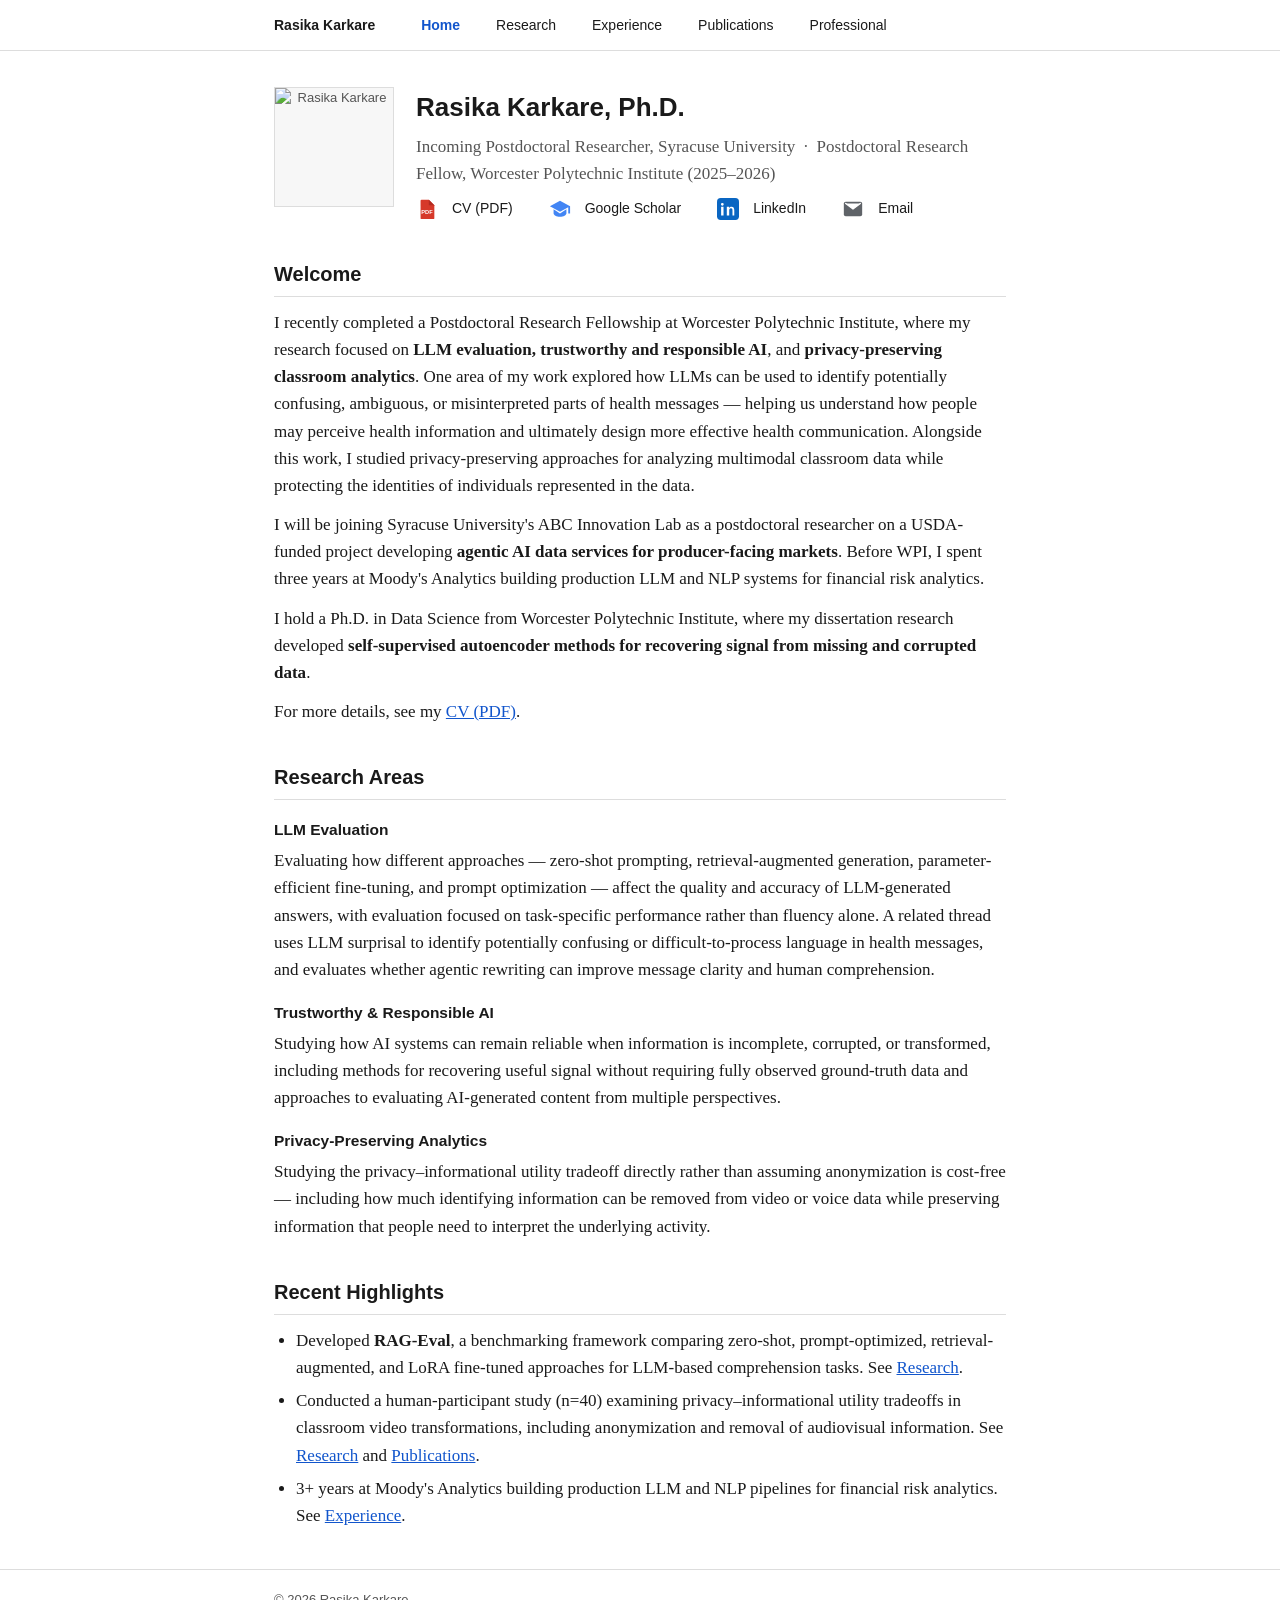
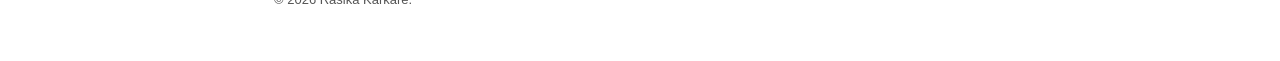
==== index.html @ 6c9d6934 "Add files via upload" ====
<!DOCTYPE html>
<html lang="en">
<head>
<meta charset="UTF-8">
<meta name="viewport" content="width=device-width, initial-scale=1">
<title>Rasika Karkare, Ph.D.</title>
<meta name="description" content="Rasika Karkare, Ph.D. — Machine learning engineer and researcher focused on LLM evaluation, responsible AI, and privacy-preserving analytics.">
<link rel="stylesheet" href="style.css">
</head>
<body>

<nav>
  <div class="wrap">
    <a class="site-name" href="index.html">Rasika Karkare</a>
    <a href="index.html" class="active">Home</a>
    <a href="research.html">Research</a>
    <a href="experience.html">Experience</a>
    <a href="publications.html">Publications</a>
    <a href="professional.html">Professional</a>
  </div>
</nav>

<header class="top">
  <div class="wrap">
    <div class="id-row">
      <img src="assets/headshot.jpg" alt="Rasika Karkare" class="photo-placeholder" style="object-fit:cover;">
      <div class="id-text">
        <h1>Rasika Karkare, Ph.D.</h1>
        <p style="color:var(--muted); margin-bottom:2px;">Incoming Postdoctoral Researcher, Syracuse University &nbsp;&middot;&nbsp; Postdoctoral Research Fellow, Worcester Polytechnic Institute (2025&ndash;2026)</p>
        <ul class="quicklinks icon-links">
          <li>
            <a href="Rasika_Karkare_CV.pdf">
              <svg viewBox="0 0 24 24" width="22" height="22" aria-hidden="true"><path fill="#D6392A" d="M6 2h8l6 6v14a1 1 0 0 1-1 1H6a1 1 0 0 1-1-1V3a1 1 0 0 1 1-1z"/><path fill="#B32B20" d="M14 2v6h6z"/><text x="12" y="17.5" text-anchor="middle" font-family="Arial" font-size="6.2" font-weight="700" fill="#fff">PDF</text></svg>
              <span>CV (PDF)</span>
            </a>
          </li>
          <li>
            <a href="https://scholar.google.com/citations?user=IUFGIuwAAAAJ" target="_blank" rel="noopener">
              <svg viewBox="0 0 24 24" width="22" height="22" aria-hidden="true"><path fill="#4285F4" d="M12 3 1 9l11 6 9-4.91V17h2V9L12 3z"/><path fill="#4285F4" d="M5 12.18v4.7c0 1.5 3.13 3.62 7 3.62s7-2.12 7-3.62v-4.7L12 17 5 12.18z"/></svg>
              <span>Google Scholar</span>
            </a>
          </li>
          <li>
            <a href="https://www.linkedin.com/in/rasika-karkare-ph-d-683443198/" target="_blank" rel="noopener">
              <svg viewBox="0 0 24 24" width="22" height="22" aria-hidden="true"><rect width="24" height="24" rx="4" fill="#0A66C2"/><path fill="#fff" d="M7.12 9.5H4.5V19h2.62V9.5zM5.81 8.36a1.52 1.52 0 1 0 0-3.04 1.52 1.52 0 0 0 0 3.04zM19.5 19h-2.61v-4.98c0-1.19-.02-2.72-1.65-2.72-1.66 0-1.92 1.3-1.92 2.63V19H10.7V9.5h2.51v1.3h.04c.35-.66 1.2-1.36 2.47-1.36 2.64 0 3.13 1.74 3.13 4V19z"/></svg>
              <span>LinkedIn</span>
            </a>
          </li>
          <li>
            <a href="mailto:rskarkare@wpi.edu">
              <svg viewBox="0 0 24 24" width="22" height="22" aria-hidden="true"><rect x="2" y="4" width="20" height="16" rx="2" fill="#5F6368"/><path fill="#fff" d="M4 6l8 6 8-6" stroke="#fff" stroke-width="1.4" fill="none" stroke-linecap="round" stroke-linejoin="round"/></svg>
              <span>Email</span>
            </a>
          </li>
        </ul>
      </div>
    </div>
  </div>
</header>

<div class="wrap">
  <h2>Welcome</h2>
  <p style="margin-top:0;">I recently completed a Postdoctoral Research Fellowship at Worcester Polytechnic
    Institute, where my research focused on <strong>LLM evaluation, trustworthy and responsible AI</strong>, and
    <strong>privacy-preserving classroom analytics</strong>. One area of my work explored how LLMs can be used to
    identify potentially confusing, ambiguous, or misinterpreted parts of health messages &mdash; helping
    us understand how people may perceive health information and ultimately design more effective health
    communication. Alongside this work, I studied privacy-preserving approaches for analyzing multimodal
    classroom data while protecting the identities of individuals represented in the data.</p>

  <p>I will be joining Syracuse University's ABC Innovation Lab as a postdoctoral researcher on a USDA-funded
    project developing <strong>agentic AI data services for producer-facing markets</strong>. Before WPI, I spent
    three years at Moody's Analytics building production LLM and NLP systems for financial risk analytics.</p>

  <p>I hold a Ph.D. in Data Science from Worcester Polytechnic Institute, where my dissertation research developed
    <strong>self-supervised autoencoder methods for recovering signal from missing and corrupted data</strong>.</p>

  <p>For more details, see my <a href="Rasika_Karkare_CV.pdf">CV (PDF)</a>.</p>

  <h2>Research Areas</h2>

  <h4>LLM Evaluation</h4>
  <p>Evaluating how different approaches &mdash; zero-shot prompting, retrieval-augmented generation,
    parameter-efficient fine-tuning, and prompt optimization &mdash; affect the quality and accuracy of
    LLM-generated answers, with evaluation focused on task-specific performance rather than fluency alone. A
    related thread uses LLM surprisal to identify potentially confusing or difficult-to-process language in
    health messages, and evaluates whether agentic rewriting can improve message clarity and human comprehension.</p>

  <h4>Trustworthy &amp; Responsible AI</h4>
  <p>Studying how AI systems can remain reliable when information is incomplete, corrupted, or transformed,
    including methods for recovering useful signal without requiring fully observed ground-truth data and
    approaches to evaluating AI-generated content from multiple perspectives.</p>

  <h4>Privacy-Preserving Analytics</h4>
  <p>Studying the privacy&ndash;informational utility tradeoff directly rather than assuming anonymization is
    cost-free &mdash; including how much identifying information can be removed from video or voice data while
    preserving information that people need to interpret the underlying activity.</p>

  <h2>Recent Highlights</h2>
  <ul>
    <li>Developed <strong>RAG-Eval</strong>, a benchmarking framework comparing zero-shot, prompt-optimized,
      retrieval-augmented, and LoRA fine-tuned approaches for LLM-based comprehension tasks. See
      <a href="research.html">Research</a>.</li>
    <li>Conducted a human-participant study (n=40) examining privacy&ndash;informational utility tradeoffs in
      classroom video transformations, including anonymization and removal of audiovisual information. See
      <a href="research.html">Research</a> and <a href="publications.html">Publications</a>.</li>
    <li>3+ years at Moody's Analytics building production LLM and NLP pipelines for financial risk analytics. See
      <a href="experience.html">Experience</a>.</li>
  </ul>
</div>

<footer>
  <div class="wrap">&copy; 2026 Rasika Karkare.</div>
</footer>

</body>
</html>
---- style.css ----
:root {
  --text: #1a1a1a;
  --muted: #555;
  --link: #1155cc;
  --rule: #ddd;
  --bg: #ffffff;
  --bg-alt: #f7f7f7;
}
* { box-sizing: border-box; }
body {
  margin: 0;
  background: var(--bg);
  color: var(--text);
  font-family: Georgia, 'Times New Roman', serif;
  font-size: 17px;
  line-height: 1.6;
}
.wrap { max-width: 780px; margin: 0 auto; padding: 0 24px; }
a { color: var(--link); }
h1, h2, h3, h4 {
  font-family: Arial, Helvetica, sans-serif;
  font-weight: 700;
  color: var(--text);
}
h1 { font-size: 26px; margin: 0 0 4px; }
h2 { font-size: 20px; margin: 36px 0 12px; padding-bottom: 6px; border-bottom: 1px solid var(--rule); }
h2:first-of-type { margin-top: 30px; }
h3 { font-size: 16px; margin: 20px 0 4px; }
h4 { font-size: 15.5px; margin: 18px 0 4px; }
p { margin: 0 0 12px; }
ul { margin: 0 0 12px; padding-left: 22px; }
li { margin-bottom: 6px; }

nav {
  border-bottom: 1px solid var(--rule);
  padding: 14px 0;
  font-family: Arial, Helvetica, sans-serif;
  font-size: 14px;
}
nav .wrap { display: flex; flex-wrap: wrap; gap: 4px 18px; align-items: center; }
nav a { color: var(--text); text-decoration: none; margin-right: 18px; }
nav a:last-child { margin-right: 0; }
nav a:hover { color: var(--link); text-decoration: underline; }
nav a.active { color: var(--link); font-weight: 700; }
nav .site-name { font-weight: 700; margin-right: 28px; }

header.top { padding: 36px 0 8px; }
.id-row { display: flex; gap: 22px; align-items: flex-start; flex-wrap: wrap; }
.photo-placeholder {
  width: 120px; height: 120px; flex: none; background: var(--bg-alt);
  border: 1px solid var(--rule); display: flex; align-items: center; justify-content: center;
  font-family: Arial, sans-serif; font-size: 13px; color: var(--muted); text-align: center;
}
.id-text { flex: 1; min-width: 260px; }
.quicklinks { font-family: Arial, Helvetica, sans-serif; font-size: 14px; margin: 8px 0 0; padding: 0; list-style: none; }
.quicklinks li { display: inline; margin: 0; }
.quicklinks li:not(:last-child)::after { content: " \00b7 "; color: var(--muted); }
.icon-links { display: flex; flex-wrap: wrap; align-items: center; gap: 18px; margin-top: 10px; }
.icon-links li { display: inline-flex; margin-right: 18px; }
.icon-links li:last-child { margin-right: 0; }
.icon-links li::after { content: none !important; }
.icon-links a { display: inline-flex; align-items: center; gap: 7px; text-decoration: none; color: var(--text); }
.icon-links a svg { margin-right: 7px; flex: none; }
.icon-links a:hover { color: var(--link); }
.icon-links a span { font-size: 14px; }

table.results { border-collapse: collapse; width: 100%; margin: 10px 0 16px; font-family: Arial, Helvetica, sans-serif; font-size: 13.5px; }
table.results th, table.results td { border: 1px solid var(--rule); padding: 6px 10px; text-align: left; }
table.results th { background: var(--bg-alt); font-weight: 700; }
table.results td.num { text-align: right; font-variant-numeric: tabular-nums; }

figure.diagram { margin: 14px 0 8px; padding: 14px 10px; background: var(--bg-alt); border: 1px solid var(--rule); }
figure.diagram svg { width: 100%; height: auto; display: block; }
figure.diagram figcaption { font-family: Arial, Helvetica, sans-serif; font-size: 12.5px; color: var(--muted); margin-top: 8px; text-align: center; }
figure.photo-fig { margin: 14px 0 8px; padding: 10px; background: var(--bg-alt); border: 1px solid var(--rule); }
figure.photo-fig img { width: 100%; height: auto; display: block; background: #fff; }
figure.photo-fig figcaption { font-family: Arial, Helvetica, sans-serif; font-size: 12.5px; color: var(--muted); margin-top: 8px; text-align: center; }
.fig-row { display: flex; gap: 16px; margin: 14px 0 8px; }
.fig-row figure.photo-fig { margin: 0; flex: 1 1 0; min-width: 0; }
@media (max-width: 620px) { .fig-row { flex-direction: column; } }

.pub { margin: 0 0 14px; padding-bottom: 14px; border-bottom: 1px solid var(--rule); }
.pub:last-child { border-bottom: none; }
.pub .status { font-family: Arial, sans-serif; font-size: 12px; color: var(--muted); }

.exp-role { margin-bottom: 18px; }
.exp-role .meta { font-family: Arial, Helvetica, sans-serif; font-size: 13.5px; color: var(--muted); margin-bottom: 4px; }

blockquote {
  margin: 12px 0; padding: 8px 14px; border-left: 3px solid var(--rule);
  color: var(--muted); font-style: italic; font-size: 15.5px;
}

.page-title { margin: 30px 0 4px; }
.page-sub { color: var(--muted); font-family: Arial, Helvetica, sans-serif; font-size: 14px; margin-bottom: 24px; }

footer { margin-top: 40px; padding: 20px 0 50px; border-top: 1px solid var(--rule);
  font-family: Arial, Helvetica, sans-serif; font-size: 13px; color: var(--muted); }

@media (max-width: 560px) {
  .id-row { flex-direction: column; }
}
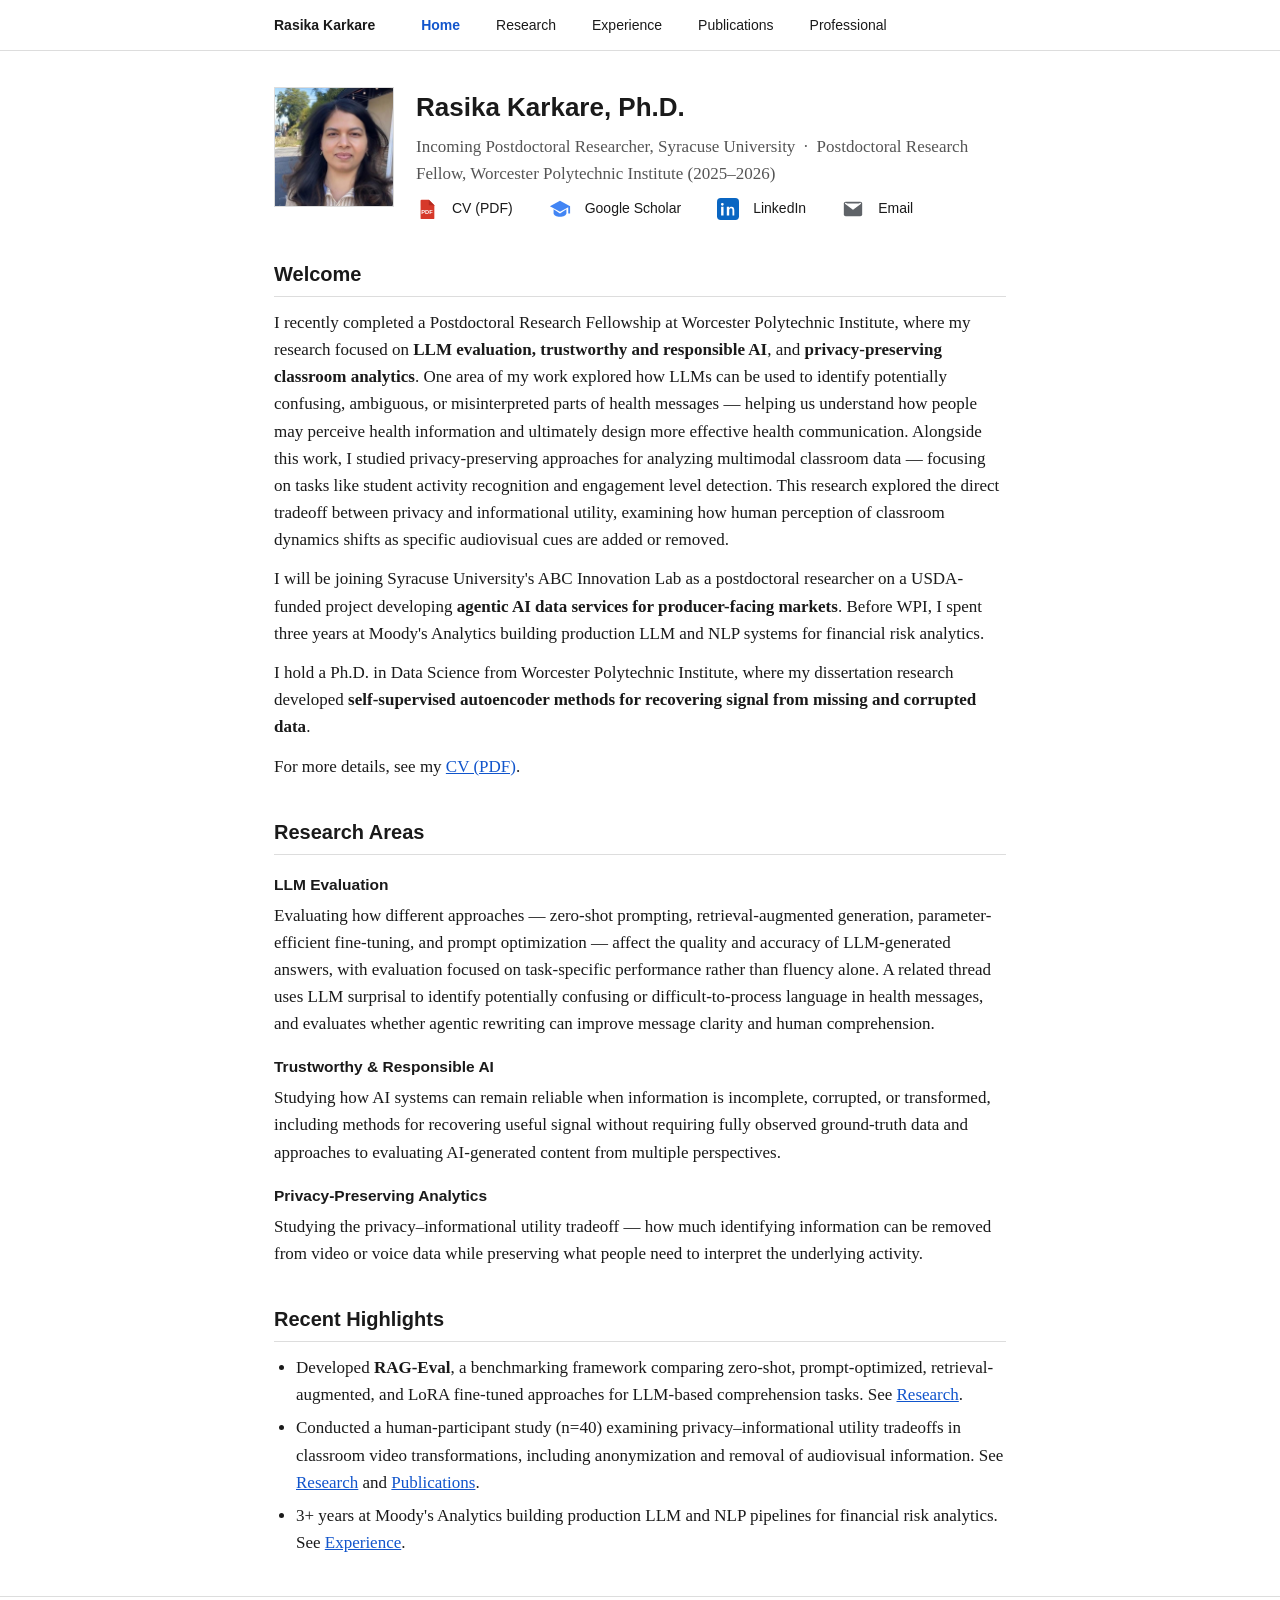
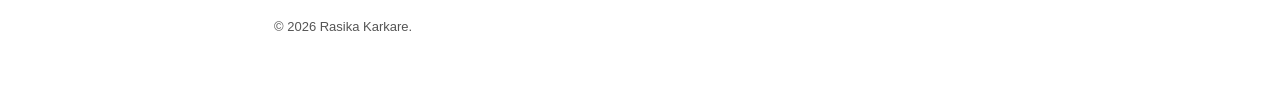
==== commit 7579a4af: "Add files via upload" ====
--- a/index.html
+++ b/index.html
@@ -66,7 +66,9 @@
     identify potentially confusing, ambiguous, or misinterpreted parts of health messages &mdash; helping
     us understand how people may perceive health information and ultimately design more effective health
     communication. Alongside this work, I studied privacy-preserving approaches for analyzing multimodal
-    classroom data while protecting the identities of individuals represented in the data.</p>
+    classroom data &mdash; focusing on tasks like student activity recognition and engagement level detection.
+    This research explored the direct tradeoff between privacy and informational utility, examining how human
+    perception of classroom dynamics shifts as specific audiovisual cues are added or removed.</p>
 
   <p>I will be joining Syracuse University's ABC Innovation Lab as a postdoctoral researcher on a USDA-funded
     project developing <strong>agentic AI data services for producer-facing markets</strong>. Before WPI, I spent
@@ -92,9 +94,8 @@
     approaches to evaluating AI-generated content from multiple perspectives.</p>
 
   <h4>Privacy-Preserving Analytics</h4>
-  <p>Studying the privacy&ndash;informational utility tradeoff directly rather than assuming anonymization is
-    cost-free &mdash; including how much identifying information can be removed from video or voice data while
-    preserving information that people need to interpret the underlying activity.</p>
+  <p>Studying the privacy&ndash;informational utility tradeoff &mdash; how much identifying information can be
+    removed from video or voice data while preserving what people need to interpret the underlying activity.</p>
 
   <h2>Recent Highlights</h2>
   <ul>
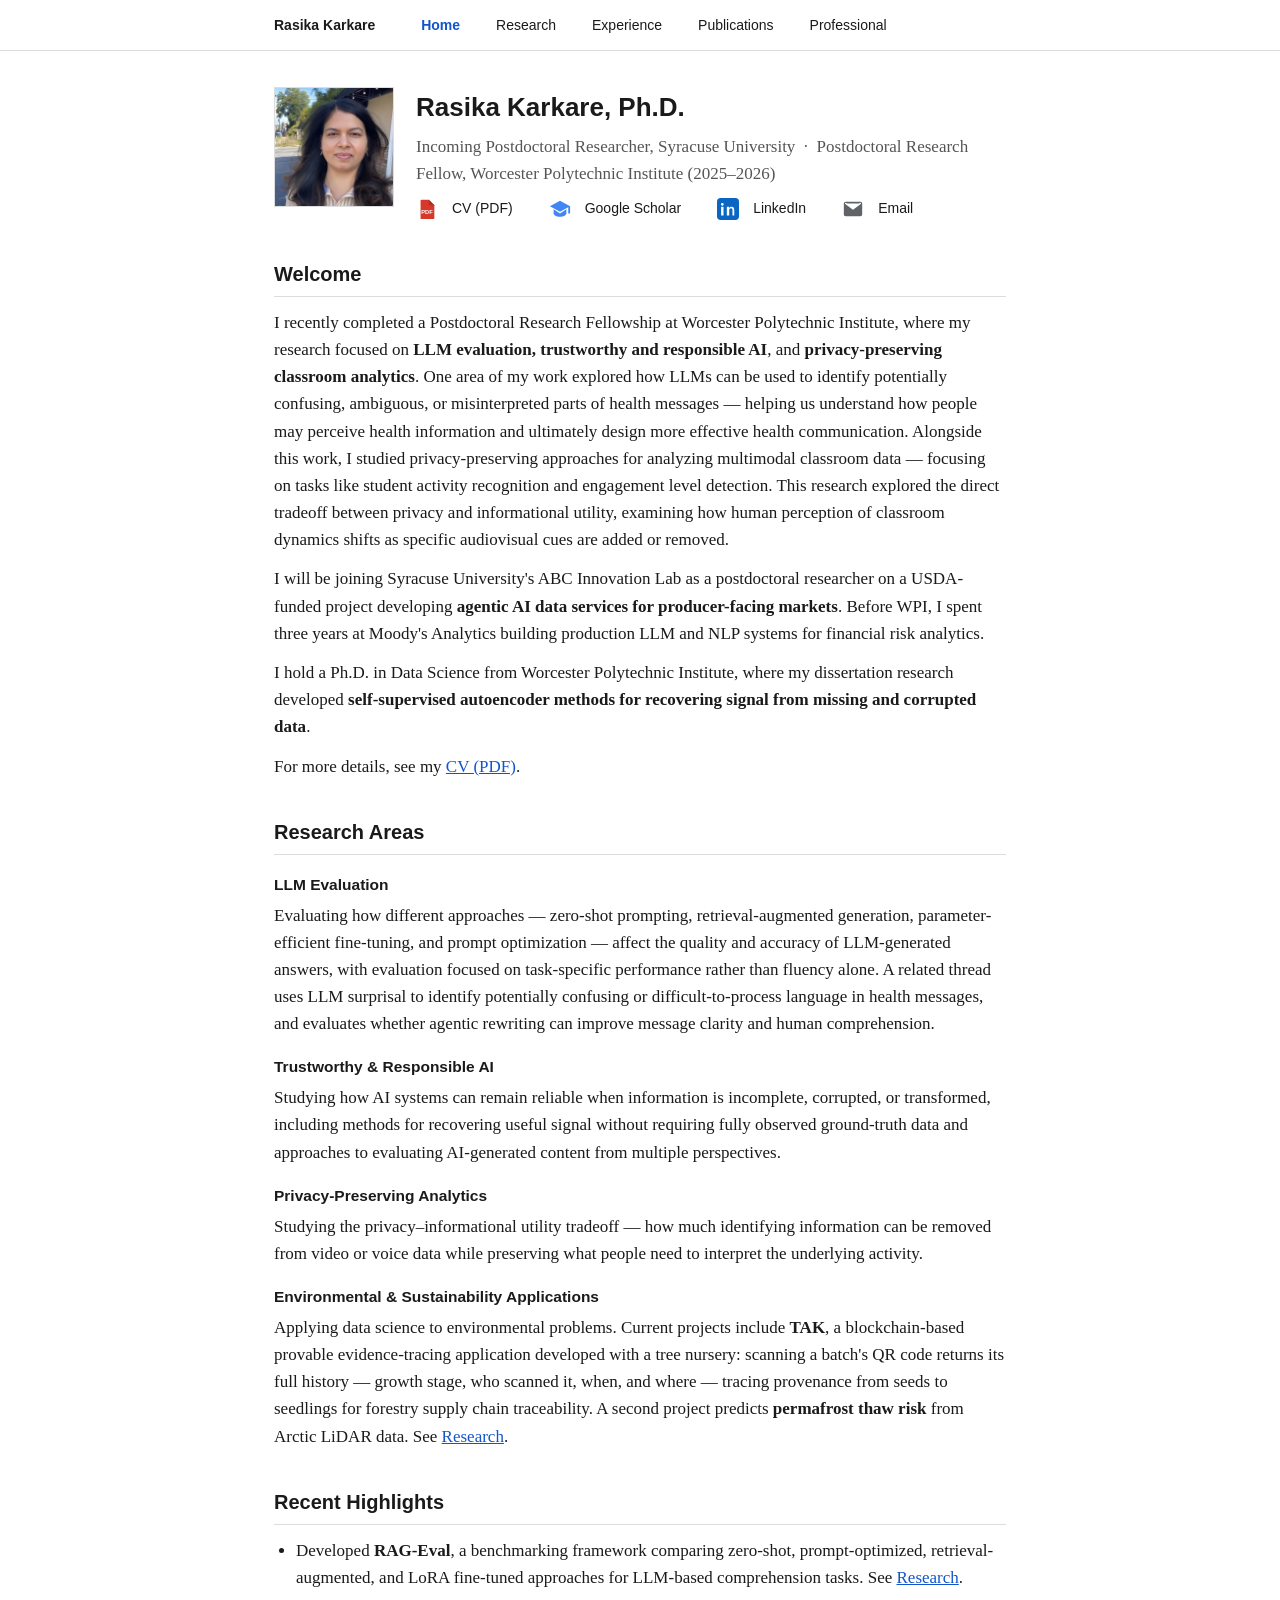
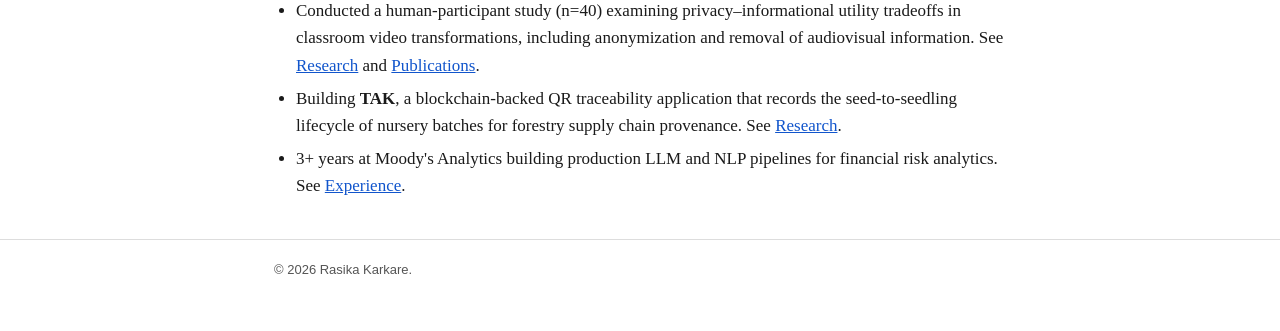
==== commit 31faa5e0: "Add sustainability research (TAK, permafrost) and paper links on Research page Co-Authored-By: Claud" ====
--- a/index.html
+++ b/index.html
@@ -97,6 +97,14 @@
   <p>Studying the privacy&ndash;informational utility tradeoff &mdash; how much identifying information can be
     removed from video or voice data while preserving what people need to interpret the underlying activity.</p>
 
+  <h4>Environmental &amp; Sustainability Applications</h4>
+  <p>Applying data science to environmental problems. Current projects include <strong>TAK</strong>, a
+    blockchain-based provable evidence-tracing application developed with a tree nursery: scanning a batch's QR
+    code returns its full history &mdash; growth stage, who scanned it, when, and where &mdash; tracing provenance
+    from seeds to seedlings for forestry supply chain traceability. A second project predicts
+    <strong>permafrost thaw risk</strong> from Arctic LiDAR data. See
+    <a href="research.html#sustainability">Research</a>.</p>
+
   <h2>Recent Highlights</h2>
   <ul>
     <li>Developed <strong>RAG-Eval</strong>, a benchmarking framework comparing zero-shot, prompt-optimized,
@@ -105,6 +113,9 @@
     <li>Conducted a human-participant study (n=40) examining privacy&ndash;informational utility tradeoffs in
       classroom video transformations, including anonymization and removal of audiovisual information. See
       <a href="research.html">Research</a> and <a href="publications.html">Publications</a>.</li>
+    <li>Building <strong>TAK</strong>, a blockchain-backed QR traceability application that records the
+      seed-to-seedling lifecycle of nursery batches for forestry supply chain provenance. See
+      <a href="research.html#tak">Research</a>.</li>
     <li>3+ years at Moody's Analytics building production LLM and NLP pipelines for financial risk analytics. See
       <a href="experience.html">Experience</a>.</li>
   </ul>
--- a/style.css
+++ b/style.css
@@ -79,6 +79,10 @@
 .fig-row figure.photo-fig { margin: 0; flex: 1 1 0; min-width: 0; }
 @media (max-width: 620px) { .fig-row { flex-direction: column; } }
 
+.paper-links { font-family: Arial, Helvetica, sans-serif; font-size: 13.5px; color: var(--muted); margin: -4px 0 14px; }
+ul.paper-links { margin-top: -10px; }
+ul.paper-links li { margin-bottom: 3px; }
+
 .pub { margin: 0 0 14px; padding-bottom: 14px; border-bottom: 1px solid var(--rule); }
 .pub:last-child { border-bottom: none; }
 .pub .status { font-family: Arial, sans-serif; font-size: 12px; color: var(--muted); }
